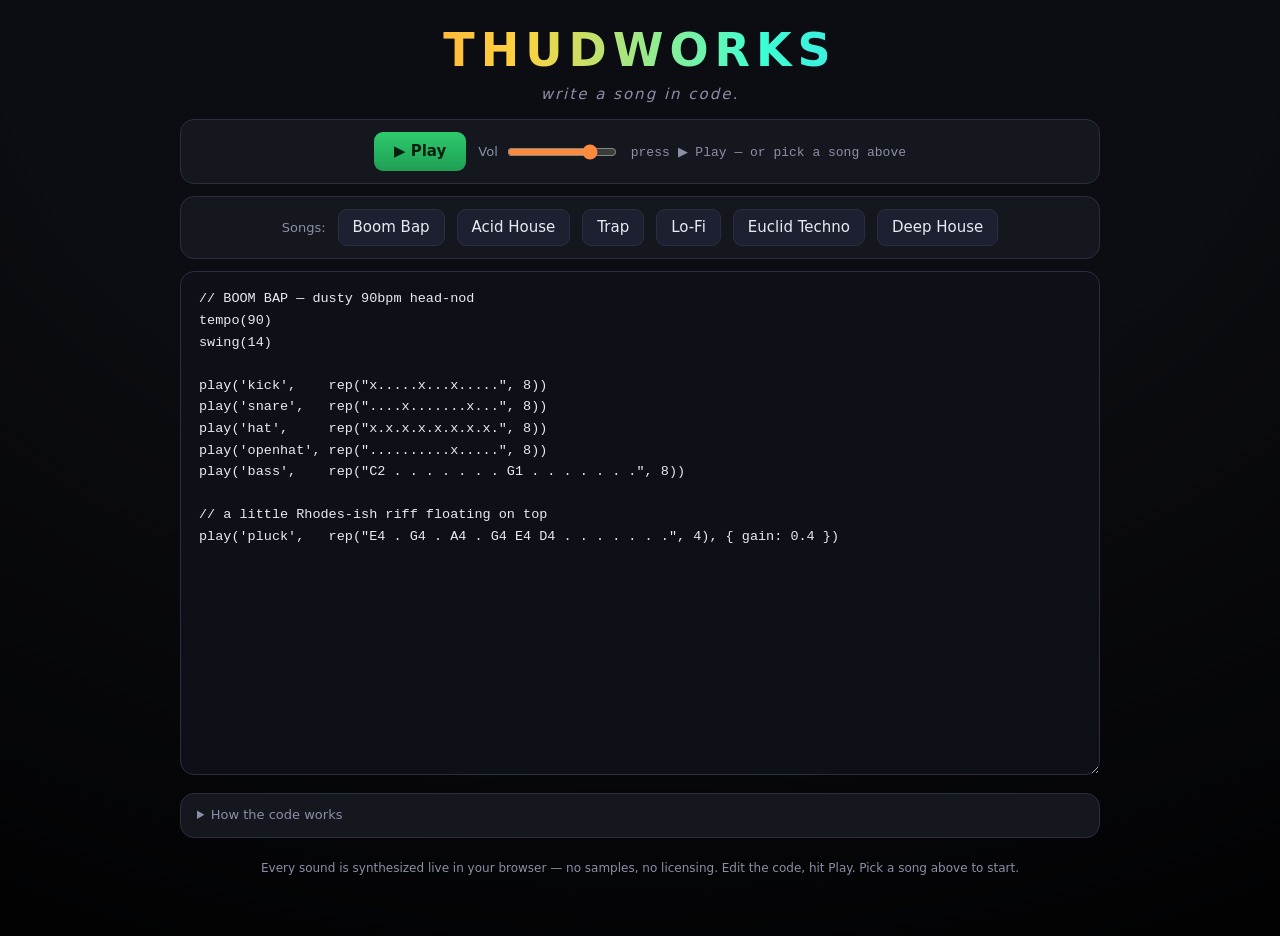
==== index.html @ 4acab879 "Builder: chords — stack notes in a pitched cell with '+' A pitched token can now hold a chord: 'C4+E" ====
<!DOCTYPE html>
<html lang="en">
<head>
  <meta charset="UTF-8" />
  <meta name="viewport" content="width=device-width, initial-scale=1.0" />
  <title>THUDWORKS — code your songs</title>
  <link rel="stylesheet" href="style.css" />
</head>
<body>
  <header>
    <h1>THUDWORKS</h1>
    <p class="tag">write a song in code.</p>
  </header>

  <section class="transport">
    <button id="play" class="play">▶ Play</button>
    <label>Vol <input id="vol" type="range" min="0" max="1" step="0.01" value="0.8" /></label>
    <span id="status" class="status"></span>
  </section>

  <section id="examples" class="examples"><span class="plabel">Songs:</span></section>

  <main class="editor">
    <textarea id="code" spellcheck="false" autocomplete="off" autocapitalize="off"
              wrap="off" aria-label="song code"></textarea>
  </main>

  <details class="cheat">
    <summary>How the code works</summary>
    <div class="cheatbody">
      <p><code>play(instrument, pattern, opts?)</code> adds a part. <code>tempo(bpm)</code> and
      <code>swing(0–70)</code> set the clock. Every part loops to fill the longest one.</p>
      <p><strong>Patterns</strong> read one 16th-note per cell:</p>
      <ul>
        <li><strong>Drums</strong> — one character per step: <code>x</code> = hit, <code>.</code> = rest.
          Spaces are ignored, so you can group beats: <code>"x... x... x... x..."</code></li>
        <li><strong>Pitched</strong> — space-separated tokens: a note like <code>C4</code> /
          <code>F#3</code> / <code>Bb2</code> plays it, <code>.</code> = rest, <code>-</code> = hold (tie).
          Stack notes with <code>+</code> for a chord: <code>C4+E4+G4</code>.</li>
      </ul>
      <p><strong>Helpers:</strong> <code>rep(pattern, n)</code> repeats a pattern n times ·
        <code>euclid(hits, steps[, rotate])</code> makes an evenly-spread drum pattern.</p>
      <p><strong>opts:</strong> <code>{ wave, cutoff, detune, gain }</code> — e.g.
        <code>{ wave:'square', cutoff:1200, gain:0.4 }</code> (pitched parts).</p>
      <p><strong>Instruments:</strong> kick, snare, clap, hat, openhat, cowbell, clave, tom ·
        pitched: bass (808), synth, lead, pad, pluck.</p>
    </div>
  </details>

  <footer>
    <span>Every sound is synthesized live in your browser — no samples, no licensing.
      Edit the code, hit Play. Pick a song above to start.</span>
  </footer>

  <script type="module" src="app.js"></script>
</body>
</html>
---- style.css ----
:root {
  --bg: #0c0d12; --panel: #15171f; --panel2: #1d2030; --ink: #e8eaf2; --dim: #8b8fa6;
  --line: #2a2e40; --accent: #ff8a3d;
  --mono: ui-monospace, SFMono-Regular, Menlo, Consolas, monospace;
}
* { box-sizing: border-box; }
body {
  margin: 0; background: radial-gradient(120% 120% at 50% 0%, #16182300 40%, #000 100%), var(--bg);
  color: var(--ink); font: 15px/1.4 ui-sans-serif, system-ui, -apple-system, Segoe UI, Roboto, sans-serif;
  padding: 18px clamp(10px, 3vw, 36px) 60px;
}
header { text-align: center; margin-bottom: 14px; }
h1 {
  margin: 0; font-size: clamp(28px, 6vw, 46px); letter-spacing: 6px; font-weight: 800;
  background: linear-gradient(90deg, #ff4d4d, #ff8a3d, #ffd23d, #3dffd2, #3dc5ff, #9d8aff);
  -webkit-background-clip: text; background-clip: text; -webkit-text-fill-color: transparent;
}
.tag { margin: 2px 0 0; color: var(--dim); letter-spacing: 2px; font-style: italic; }

.transport, .examples {
  display: flex; flex-wrap: wrap; gap: 12px; align-items: center; justify-content: center;
  background: var(--panel); border: 1px solid var(--line); border-radius: 14px;
  padding: 12px 16px; margin: 0 auto 12px; max-width: 920px;
}
.transport label { display: flex; align-items: center; gap: 7px; color: var(--dim); font-size: 13px; }
input[type=range] { accent-color: var(--accent); width: 110px; vertical-align: middle; }
.status { color: var(--dim); font: 13px var(--mono); min-width: 12ch; }
.status.err { color: #ff6b6b; }

button { cursor: pointer; font: inherit; border: none; border-radius: 9px; transition: .12s; }
.play {
  background: linear-gradient(180deg, #2ecb6e, #1f9e54); color: #04210f; font-weight: 800;
  padding: 9px 20px; font-size: 15px;
}
.play.on { background: linear-gradient(180deg, #ff5c5c, #d23b3b); color: #2a0606; }
.plabel { color: var(--dim); font-size: 13px; }
.ex { background: var(--panel2); color: var(--ink); border: 1px solid var(--line); padding: 7px 14px; }
.ex:hover { background: var(--accent); color: #1a0c00; }

.editor { max-width: 920px; margin: 0 auto; }
#code {
  width: 100%; height: min(56vh, 520px); resize: vertical;
  background: #0e1018; color: var(--ink); border: 1px solid var(--line); border-radius: 14px;
  padding: 16px 18px; font: 13.5px/1.6 var(--mono); tab-size: 2; white-space: pre;
}
#code:focus { outline: none; border-color: var(--accent); box-shadow: 0 0 0 1px var(--accent); }

.cheat { max-width: 920px; margin: 12px auto 0; background: var(--panel); border: 1px solid var(--line); border-radius: 14px; }
.cheat summary { cursor: pointer; padding: 12px 16px; color: var(--dim); font-size: 13px; user-select: none; }
.cheat summary:hover { color: var(--accent); }
.cheatbody { padding: 0 18px 14px; color: var(--dim); font-size: 13px; }
.cheatbody p { margin: 8px 0; }
.cheatbody ul { margin: 8px 0; padding-left: 20px; }
.cheatbody li { margin: 4px 0; }
.cheatbody code { background: var(--panel2); border: 1px solid var(--line); border-radius: 5px; padding: 1px 5px; font: 12px var(--mono); color: var(--ink); }
.cheatbody strong { color: var(--ink); }

footer { text-align: center; color: var(--dim); font-size: 12px; margin-top: 22px; }

@media (max-width: 620px) {
  h1 { letter-spacing: 3px; }
  #code { height: 50vh; font-size: 12.5px; }
}
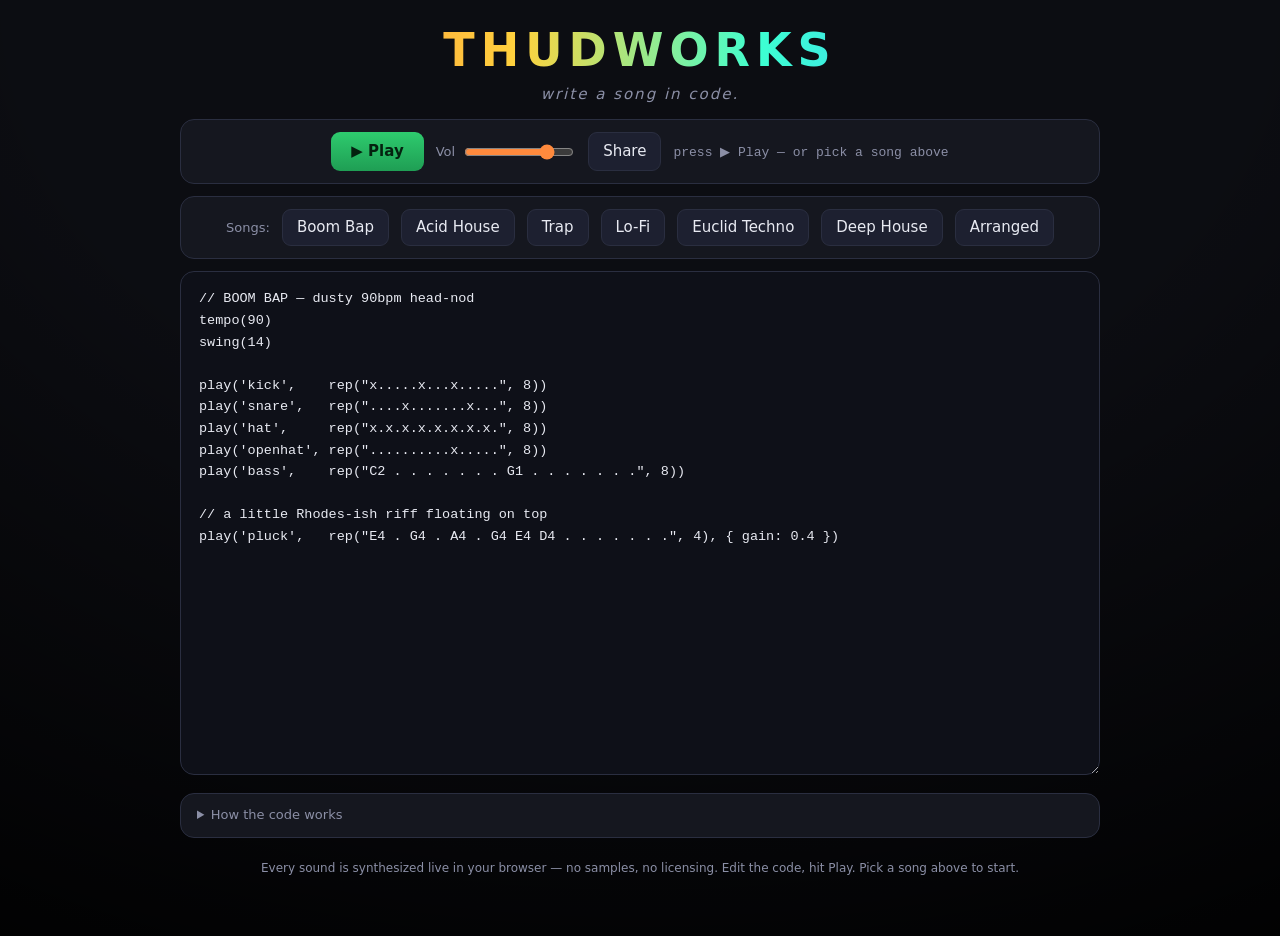
==== commit ba2bbbe9: "Builder: arrangement (length/seq), per-part swing, and URL share - length(bars): fix total song leng" ====
--- a/index.html
+++ b/index.html
@@ -15,6 +15,7 @@
   <section class="transport">
     <button id="play" class="play">▶ Play</button>
     <label>Vol <input id="vol" type="range" min="0" max="1" step="0.01" value="0.8" /></label>
+    <button id="share" class="ghost">Share</button>
     <span id="status" class="status"></span>
   </section>
 
@@ -39,9 +40,14 @@
           Stack notes with <code>+</code> for a chord: <code>C4+E4+G4</code>.</li>
       </ul>
       <p><strong>Helpers:</strong> <code>rep(pattern, n)</code> repeats a pattern n times ·
-        <code>euclid(hits, steps[, rotate])</code> makes an evenly-spread drum pattern.</p>
-      <p><strong>opts:</strong> <code>{ wave, cutoff, detune, gain }</code> — e.g.
-        <code>{ wave:'square', cutoff:1200, gain:0.4 }</code> (pitched parts).</p>
+        <code>seq(...parts)</code> glues sections in order ·
+        <code>euclid(hits, steps[, rotate])</code> makes an evenly-spread drum pattern ·
+        <code>length(bars)</code> fixes the total song length (default: the longest part).</p>
+      <p><strong>opts:</strong> <code>{ gain, swing, wave, cutoff, detune }</code> —
+        <code>gain</code> and <code>swing</code> (0–70, overrides the global) work on any part;
+        <code>wave</code>/<code>cutoff</code>/<code>detune</code> shape pitched parts.</p>
+      <p><strong>Share:</strong> the Share button puts your whole song in the URL and copies
+        the link — anyone who opens it gets your code loaded.</p>
       <p><strong>Instruments:</strong> kick, snare, clap, hat, openhat, cowbell, clave, tom ·
         pitched: bass (808), synth, lead, pad, pluck.</p>
     </div>
--- a/style.css
+++ b/style.css
@@ -33,6 +33,8 @@
   padding: 9px 20px; font-size: 15px;
 }
 .play.on { background: linear-gradient(180deg, #ff5c5c, #d23b3b); color: #2a0606; }
+.ghost { background: var(--panel2); color: var(--ink); border: 1px solid var(--line); padding: 8px 14px; }
+.ghost:hover { border-color: var(--accent); color: var(--accent); }
 .plabel { color: var(--dim); font-size: 13px; }
 .ex { background: var(--panel2); color: var(--ink); border: 1px solid var(--line); padding: 7px 14px; }
 .ex:hover { background: var(--accent); color: #1a0c00; }
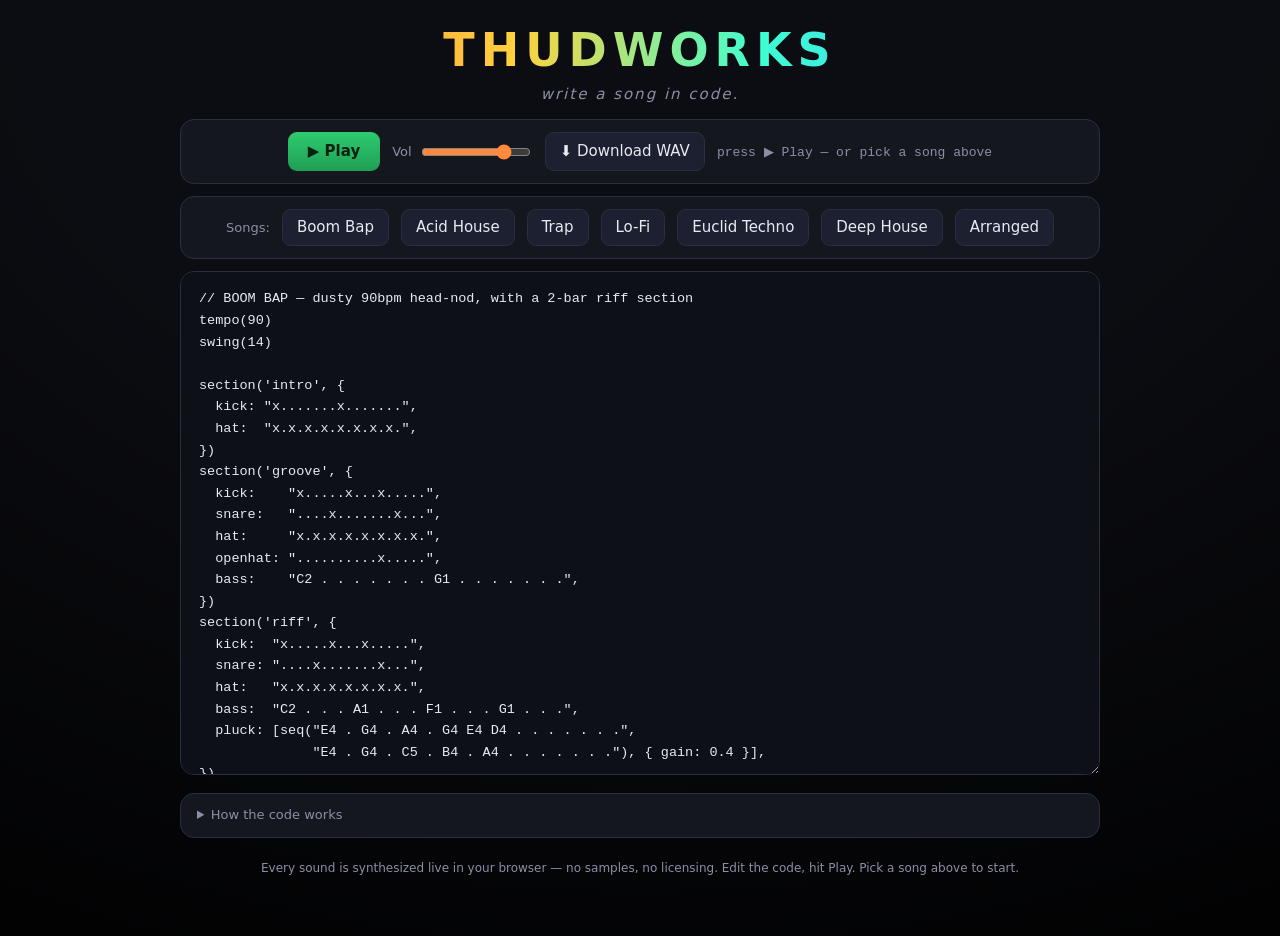
==== commit 832c08c6: "Builder: section/arrange/transpose, fully-arranged examples, WAV download Arrangement: - section(nam" ====
--- a/index.html
+++ b/index.html
@@ -15,7 +15,7 @@
   <section class="transport">
     <button id="play" class="play">▶ Play</button>
     <label>Vol <input id="vol" type="range" min="0" max="1" step="0.01" value="0.8" /></label>
-    <button id="share" class="ghost">Share</button>
+    <button id="download" class="ghost">⬇ Download WAV</button>
     <span id="status" class="status"></span>
   </section>
 
@@ -39,6 +39,10 @@
           <code>F#3</code> / <code>Bb2</code> plays it, <code>.</code> = rest, <code>-</code> = hold (tie).
           Stack notes with <code>+</code> for a chord: <code>C4+E4+G4</code>.</li>
       </ul>
+      <p><strong>Arrange:</strong> <code>section('name', { instrument: pattern })</code> defines a
+        reusable block, then <code>arrange('a', 'b', 'a', …)</code> plays blocks in order (each part
+        tiles to fill its block). <code>transpose(pattern, semitones)</code> shifts notes — handy for
+        lifting a chorus to a new key. An instrument value can be <code>[pattern, opts]</code>.</p>
       <p><strong>Helpers:</strong> <code>rep(pattern, n)</code> repeats a pattern n times ·
         <code>seq(...parts)</code> glues sections in order ·
         <code>euclid(hits, steps[, rotate])</code> makes an evenly-spread drum pattern ·
@@ -46,8 +50,8 @@
       <p><strong>opts:</strong> <code>{ gain, swing, wave, cutoff, detune }</code> —
         <code>gain</code> and <code>swing</code> (0–70, overrides the global) work on any part;
         <code>wave</code>/<code>cutoff</code>/<code>detune</code> shape pitched parts.</p>
-      <p><strong>Share:</strong> the Share button puts your whole song in the URL and copies
-        the link — anyone who opens it gets your code loaded.</p>
+      <p><strong>Download WAV:</strong> renders your song offline to a lossless <code>.wav</code>
+        file and downloads it — synthesized in your browser, no upload.</p>
       <p><strong>Instruments:</strong> kick, snare, clap, hat, openhat, cowbell, clave, tom ·
         pitched: bass (808), synth, lead, pad, pluck.</p>
     </div>
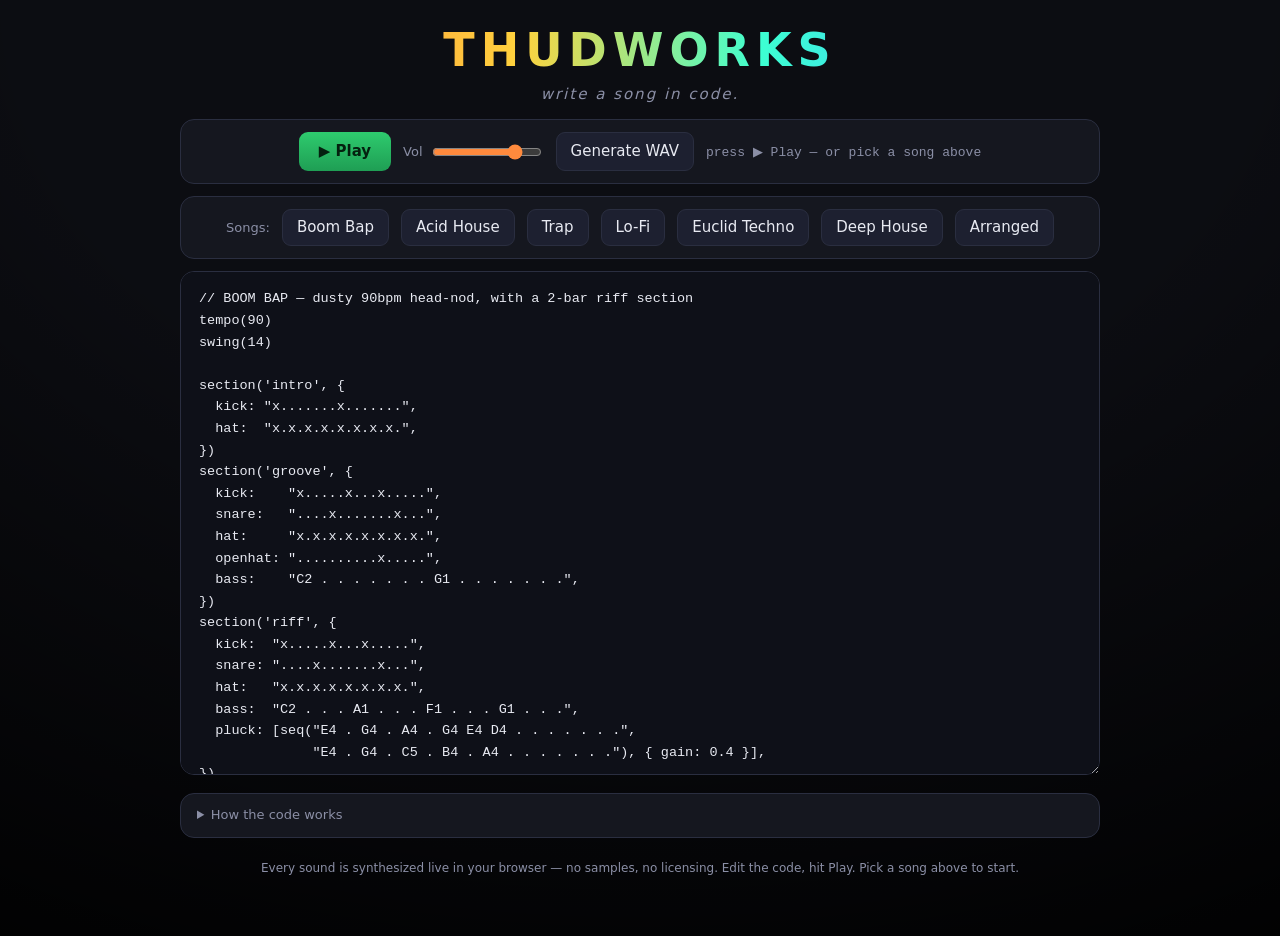
==== commit 1aa31fd3: "Builder: rename 'Download WAV' to 'Generate WAV' The file is synthesized locally and saved, not fetc" ====
--- a/index.html
+++ b/index.html
@@ -15,7 +15,7 @@
   <section class="transport">
     <button id="play" class="play">▶ Play</button>
     <label>Vol <input id="vol" type="range" min="0" max="1" step="0.01" value="0.8" /></label>
-    <button id="download" class="ghost">⬇ Download WAV</button>
+    <button id="download" class="ghost">Generate WAV</button>
     <span id="status" class="status"></span>
   </section>
 
@@ -50,8 +50,8 @@
       <p><strong>opts:</strong> <code>{ gain, swing, wave, cutoff, detune }</code> —
         <code>gain</code> and <code>swing</code> (0–70, overrides the global) work on any part;
         <code>wave</code>/<code>cutoff</code>/<code>detune</code> shape pitched parts.</p>
-      <p><strong>Download WAV:</strong> renders your song offline to a lossless <code>.wav</code>
-        file and downloads it — synthesized in your browser, no upload.</p>
+      <p><strong>Generate WAV:</strong> renders your song offline to a lossless <code>.wav</code>
+        and saves it to your device — synthesized right in your browser, nothing fetched or uploaded.</p>
       <p><strong>Instruments:</strong> kick, snare, clap, hat, openhat, cowbell, clave, tom ·
         pitched: bass (808), synth, lead, pad, pluck.</p>
     </div>
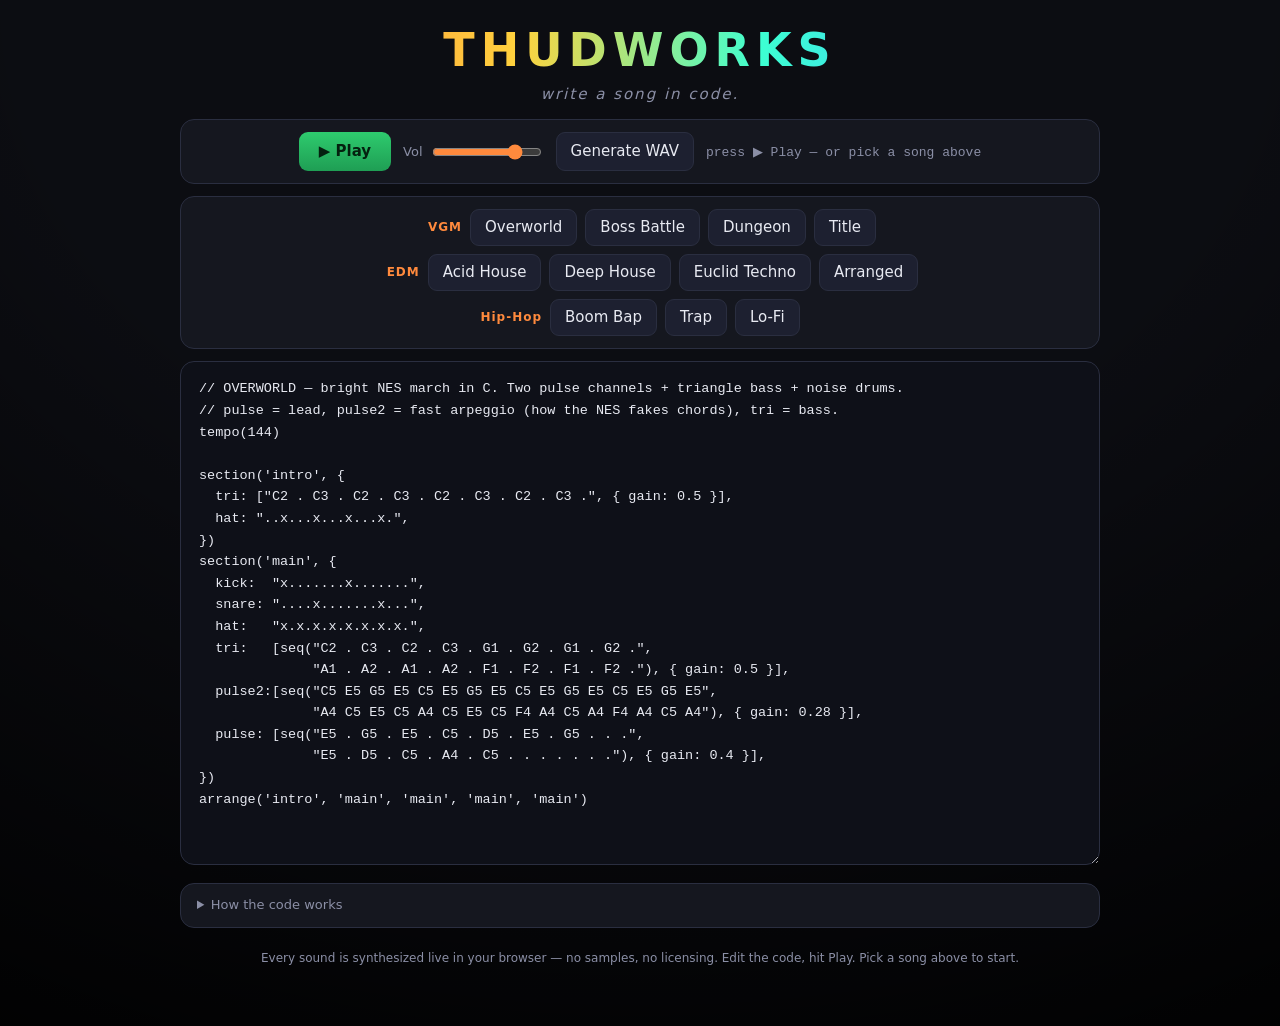
==== commit a1910132: "Builder: NES/chiptune voices + genre-grouped example suites - Add NES voices: pulse & pulse2 (square" ====
--- a/index.html
+++ b/index.html
@@ -19,7 +19,7 @@
     <span id="status" class="status"></span>
   </section>
 
-  <section id="examples" class="examples"><span class="plabel">Songs:</span></section>
+  <section id="examples" class="examples"></section>
 
   <main class="editor">
     <textarea id="code" spellcheck="false" autocomplete="off" autocapitalize="off"
@@ -53,7 +53,8 @@
       <p><strong>Generate WAV:</strong> renders your song offline to a lossless <code>.wav</code>
         and saves it to your device — synthesized right in your browser, nothing fetched or uploaded.</p>
       <p><strong>Instruments:</strong> kick, snare, clap, hat, openhat, cowbell, clave, tom ·
-        pitched: bass (808), synth, lead, pad, pluck.</p>
+        pitched: bass (808), synth, lead, pad, pluck ·
+        NES: <code>pulse</code> &amp; <code>pulse2</code> (square channels), <code>tri</code> (triangle bass).</p>
     </div>
   </details>
 
--- a/style.css
+++ b/style.css
@@ -36,6 +36,9 @@
 .ghost { background: var(--panel2); color: var(--ink); border: 1px solid var(--line); padding: 8px 14px; }
 .ghost:hover { border-color: var(--accent); color: var(--accent); }
 .plabel { color: var(--dim); font-size: 13px; }
+.examples { flex-direction: column; gap: 8px; }
+.exrow { display: flex; flex-wrap: wrap; gap: 8px; align-items: center; justify-content: center; }
+.glabel { color: var(--accent); font-size: 12px; font-weight: 700; letter-spacing: 1px; min-width: 58px; text-align: right; }
 .ex { background: var(--panel2); color: var(--ink); border: 1px solid var(--line); padding: 7px 14px; }
 .ex:hover { background: var(--accent); color: #1a0c00; }
 
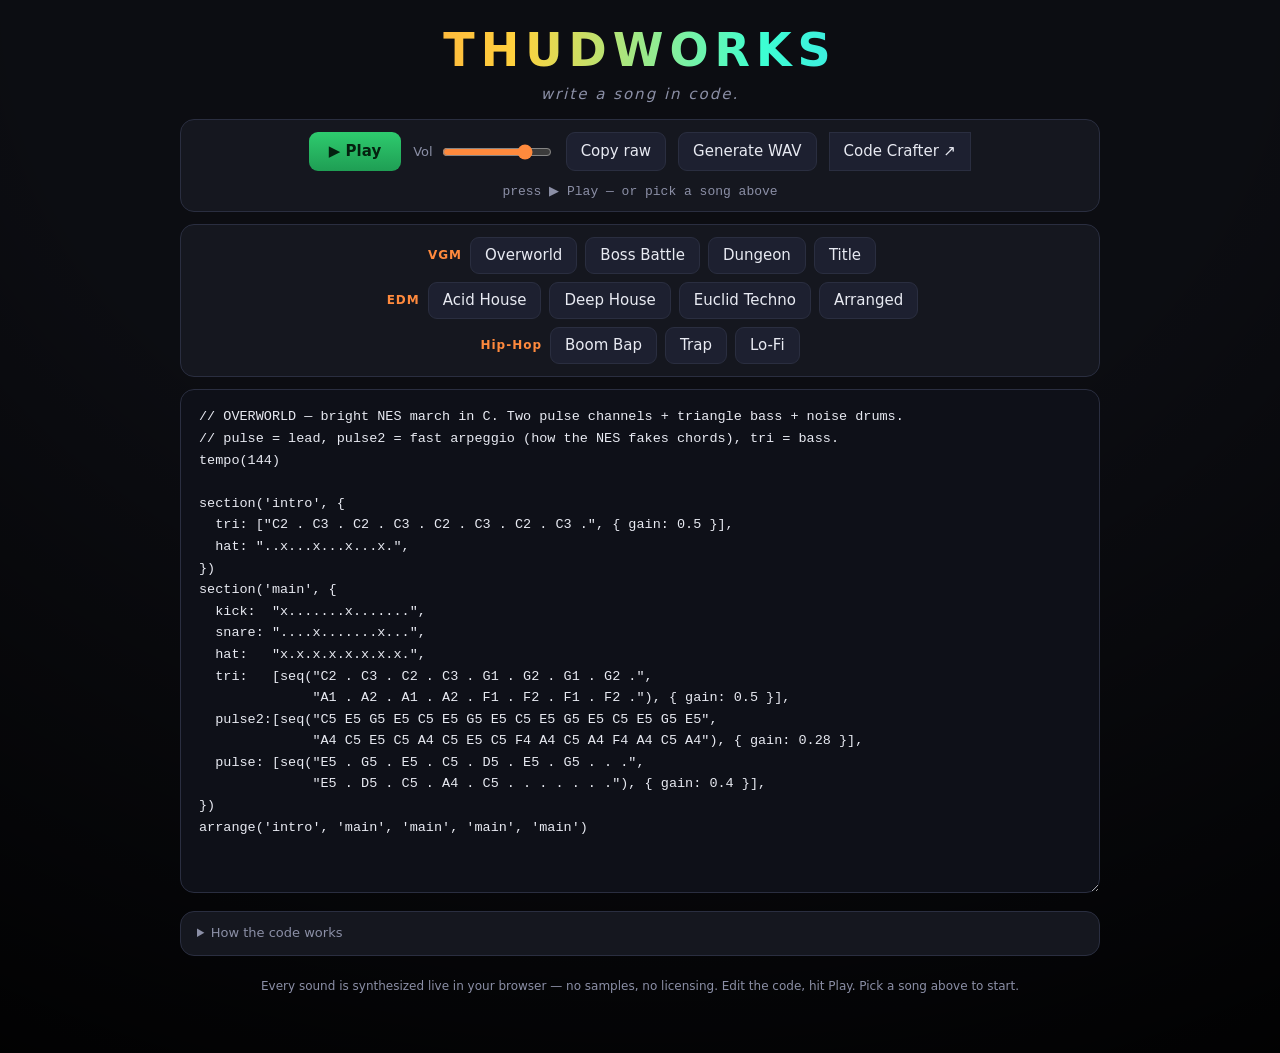
==== commit b3b577e6: "Builder: Copy raw button + Code Crafter page - Copy raw: toolbar button on the editor copies the cur" ====
--- a/index.html
+++ b/index.html
@@ -15,7 +15,9 @@
   <section class="transport">
     <button id="play" class="play">▶ Play</button>
     <label>Vol <input id="vol" type="range" min="0" max="1" step="0.01" value="0.8" /></label>
+    <button id="copy" class="ghost">Copy raw</button>
     <button id="download" class="ghost">Generate WAV</button>
+    <a href="crafter.html" class="ghost linkish">Code Crafter ↗</a>
     <span id="status" class="status"></span>
   </section>
 
--- a/style.css
+++ b/style.css
@@ -35,6 +35,25 @@
 .play.on { background: linear-gradient(180deg, #ff5c5c, #d23b3b); color: #2a0606; }
 .ghost { background: var(--panel2); color: var(--ink); border: 1px solid var(--line); padding: 8px 14px; }
 .ghost:hover { border-color: var(--accent); color: var(--accent); }
+.linkish { text-decoration: none; display: inline-block; }
+
+/* Code Crafter */
+.parts { max-width: 940px; margin: 0 auto; }
+.craft-part {
+  display: flex; flex-wrap: wrap; gap: 8px; align-items: center;
+  background: var(--panel); border: 1px solid var(--line); border-radius: 12px;
+  padding: 10px 12px; margin: 0 auto 8px;
+}
+.craft-steps { display: grid; grid-template-columns: repeat(16, 1fr); gap: 4px; flex: 1; min-width: 240px; }
+.cstep { aspect-ratio: 1; min-width: 0; border-radius: 6px; border: 1px solid var(--line); background: var(--panel2); }
+.cstep.beat { background: #23273a; }
+.cstep:hover { border-color: var(--accent); }
+.cstep.on { background: var(--accent); border-color: var(--accent); box-shadow: 0 0 8px -1px var(--accent); }
+.craft-actions { max-width: 940px; margin: 4px auto 14px; display: flex; gap: 12px; align-items: center; justify-content: center; flex-wrap: wrap; }
+.codeout { max-width: 940px; margin: 0 auto; background: var(--panel); border: 1px solid var(--line); border-radius: 12px; padding: 12px 14px; }
+.codehdr { display: flex; gap: 8px; align-items: center; color: var(--dim); font-size: 13px; margin-bottom: 8px; }
+.codehdr > :nth-child(2) { margin-left: auto; }
+.codeprev { margin: 0; background: #0e1018; border: 1px solid var(--line); border-radius: 10px; padding: 12px 14px; color: var(--ink); font: 13px/1.6 var(--mono); white-space: pre; overflow-x: auto; min-height: 2em; }
 .plabel { color: var(--dim); font-size: 13px; }
 .examples { flex-direction: column; gap: 8px; }
 .exrow { display: flex; flex-wrap: wrap; gap: 8px; align-items: center; justify-content: center; }
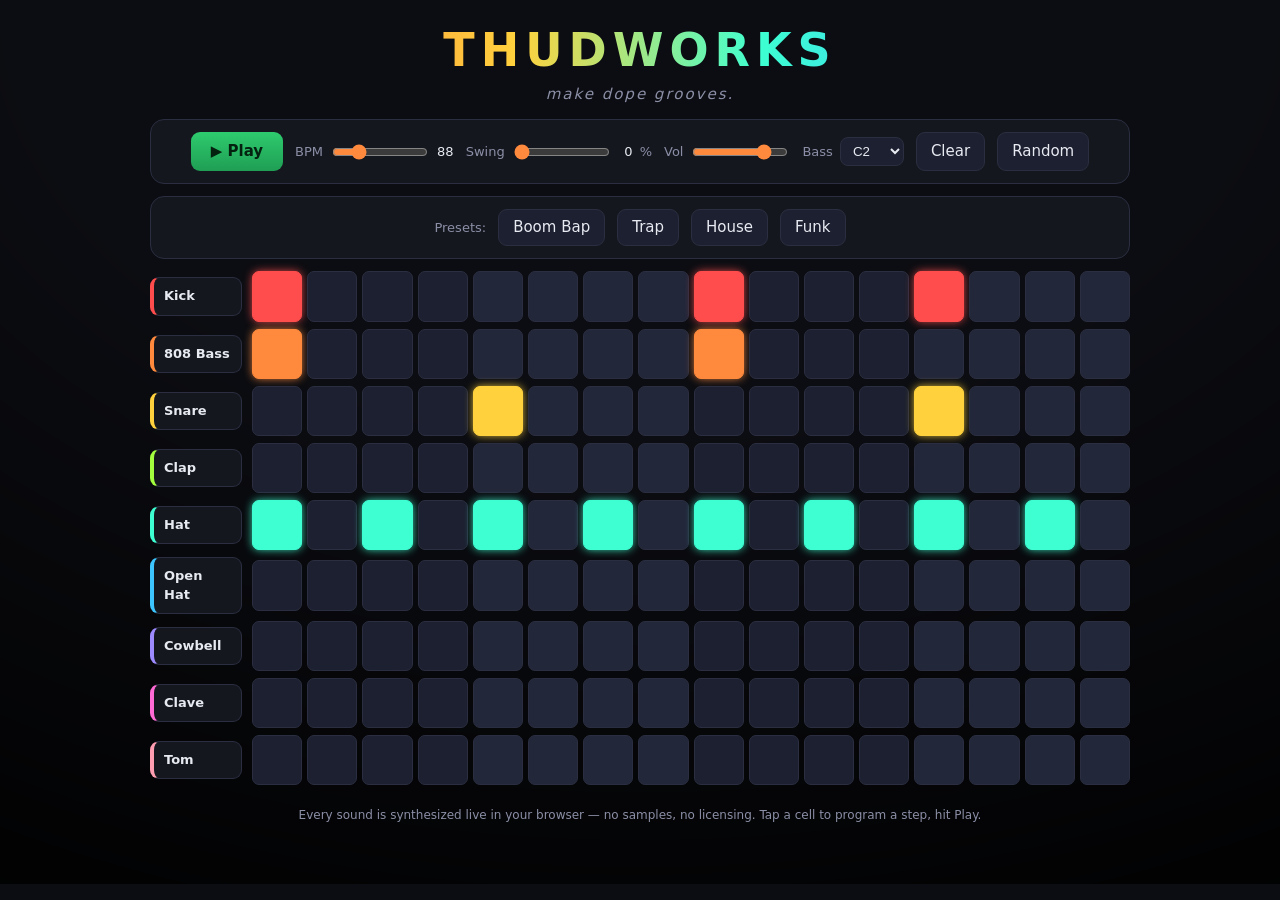
==== commit e4201575: "Builder: stage Manufacture Digital Grooves (MDG.com tool) for hand-off The full coding-music app (so" ====
--- a/index.html
+++ b/index.html
@@ -3,66 +3,31 @@
 <head>
   <meta charset="UTF-8" />
   <meta name="viewport" content="width=device-width, initial-scale=1.0" />
-  <title>THUDWORKS — code your songs</title>
+  <title>THUDWORKS — make dope grooves</title>
   <link rel="stylesheet" href="style.css" />
 </head>
 <body>
   <header>
     <h1>THUDWORKS</h1>
-    <p class="tag">write a song in code.</p>
+    <p class="tag">make dope grooves.</p>
   </header>
 
   <section class="transport">
     <button id="play" class="play">▶ Play</button>
+    <label>BPM <input id="bpm" type="range" min="60" max="180" value="88" /><span id="bpmVal">88</span></label>
+    <label>Swing <input id="swing" type="range" min="0" max="60" value="0" /><span id="swingVal">0</span>%</label>
     <label>Vol <input id="vol" type="range" min="0" max="1" step="0.01" value="0.8" /></label>
-    <button id="copy" class="ghost">Copy raw</button>
-    <button id="download" class="ghost">Generate WAV</button>
-    <a href="crafter.html" class="ghost linkish">Code Crafter ↗</a>
-    <span id="status" class="status"></span>
+    <label>Bass <select id="bassNote"></select></label>
+    <button id="clear" class="ghost">Clear</button>
+    <button id="random" class="ghost">Random</button>
   </section>
 
-  <section id="examples" class="examples"></section>
+  <section id="presets" class="presets"><span class="plabel">Presets:</span></section>
 
-  <main class="editor">
-    <textarea id="code" spellcheck="false" autocomplete="off" autocapitalize="off"
-              wrap="off" aria-label="song code"></textarea>
-  </main>
-
-  <details class="cheat">
-    <summary>How the code works</summary>
-    <div class="cheatbody">
-      <p><code>play(instrument, pattern, opts?)</code> adds a part. <code>tempo(bpm)</code> and
-      <code>swing(0–70)</code> set the clock. Every part loops to fill the longest one.</p>
-      <p><strong>Patterns</strong> read one 16th-note per cell:</p>
-      <ul>
-        <li><strong>Drums</strong> — one character per step: <code>x</code> = hit, <code>.</code> = rest.
-          Spaces are ignored, so you can group beats: <code>"x... x... x... x..."</code></li>
-        <li><strong>Pitched</strong> — space-separated tokens: a note like <code>C4</code> /
-          <code>F#3</code> / <code>Bb2</code> plays it, <code>.</code> = rest, <code>-</code> = hold (tie).
-          Stack notes with <code>+</code> for a chord: <code>C4+E4+G4</code>.</li>
-      </ul>
-      <p><strong>Arrange:</strong> <code>section('name', { instrument: pattern })</code> defines a
-        reusable block, then <code>arrange('a', 'b', 'a', …)</code> plays blocks in order (each part
-        tiles to fill its block). <code>transpose(pattern, semitones)</code> shifts notes — handy for
-        lifting a chorus to a new key. An instrument value can be <code>[pattern, opts]</code>.</p>
-      <p><strong>Helpers:</strong> <code>rep(pattern, n)</code> repeats a pattern n times ·
-        <code>seq(...parts)</code> glues sections in order ·
-        <code>euclid(hits, steps[, rotate])</code> makes an evenly-spread drum pattern ·
-        <code>length(bars)</code> fixes the total song length (default: the longest part).</p>
-      <p><strong>opts:</strong> <code>{ gain, swing, wave, cutoff, detune }</code> —
-        <code>gain</code> and <code>swing</code> (0–70, overrides the global) work on any part;
-        <code>wave</code>/<code>cutoff</code>/<code>detune</code> shape pitched parts.</p>
-      <p><strong>Generate WAV:</strong> renders your song offline to a lossless <code>.wav</code>
-        and saves it to your device — synthesized right in your browser, nothing fetched or uploaded.</p>
-      <p><strong>Instruments:</strong> kick, snare, clap, hat, openhat, cowbell, clave, tom ·
-        pitched: bass (808), synth, lead, pad, pluck ·
-        NES: <code>pulse</code> &amp; <code>pulse2</code> (square channels), <code>tri</code> (triangle bass).</p>
-    </div>
-  </details>
+  <main id="grid" class="grid"></main>
 
   <footer>
-    <span>Every sound is synthesized live in your browser — no samples, no licensing.
-      Edit the code, hit Play. Pick a song above to start.</span>
+    <span>Every sound is synthesized live in your browser — no samples, no licensing. Tap a cell to program a step, hit Play.</span>
   </footer>
 
   <script type="module" src="app.js"></script>
--- a/style.css
+++ b/style.css
@@ -1,7 +1,6 @@
 :root {
   --bg: #0c0d12; --panel: #15171f; --panel2: #1d2030; --ink: #e8eaf2; --dim: #8b8fa6;
   --line: #2a2e40; --accent: #ff8a3d;
-  --mono: ui-monospace, SFMono-Regular, Menlo, Consolas, monospace;
 }
 * { box-sizing: border-box; }
 body {
@@ -17,15 +16,15 @@
 }
 .tag { margin: 2px 0 0; color: var(--dim); letter-spacing: 2px; font-style: italic; }
 
-.transport, .examples {
+.transport, .presets {
   display: flex; flex-wrap: wrap; gap: 12px; align-items: center; justify-content: center;
   background: var(--panel); border: 1px solid var(--line); border-radius: 14px;
-  padding: 12px 16px; margin: 0 auto 12px; max-width: 920px;
+  padding: 12px 16px; margin: 0 auto 12px; max-width: 980px;
 }
 .transport label { display: flex; align-items: center; gap: 7px; color: var(--dim); font-size: 13px; }
-input[type=range] { accent-color: var(--accent); width: 110px; vertical-align: middle; }
-.status { color: var(--dim); font: 13px var(--mono); min-width: 12ch; }
-.status.err { color: #ff6b6b; }
+input[type=range] { accent-color: var(--accent); width: 96px; vertical-align: middle; }
+select { background: var(--panel2); color: var(--ink); border: 1px solid var(--line); border-radius: 8px; padding: 5px 8px; }
+.transport span { color: var(--ink); min-width: 14px; display: inline-block; text-align: right; }
 
 button { cursor: pointer; font: inherit; border: none; border-radius: 9px; transition: .12s; }
 .play {
@@ -35,53 +34,33 @@
 .play.on { background: linear-gradient(180deg, #ff5c5c, #d23b3b); color: #2a0606; }
 .ghost { background: var(--panel2); color: var(--ink); border: 1px solid var(--line); padding: 8px 14px; }
 .ghost:hover { border-color: var(--accent); color: var(--accent); }
-.linkish { text-decoration: none; display: inline-block; }
+.plabel { color: var(--dim); font-size: 13px; }
+.preset { background: var(--panel2); color: var(--ink); border: 1px solid var(--line); padding: 7px 14px; }
+.preset:hover { background: var(--accent); color: #1a0c00; }
 
-/* Code Crafter */
-.parts { max-width: 940px; margin: 0 auto; }
-.craft-part {
-  display: flex; flex-wrap: wrap; gap: 8px; align-items: center;
-  background: var(--panel); border: 1px solid var(--line); border-radius: 12px;
-  padding: 10px 12px; margin: 0 auto 8px;
+.grid { max-width: 980px; margin: 0 auto; display: flex; flex-direction: column; gap: 7px; }
+.row { display: flex; gap: 10px; align-items: center; }
+.name {
+  flex: 0 0 92px; text-align: left; background: var(--panel); color: var(--ink);
+  border: 1px solid var(--line); border-left: 4px solid var(--c); padding: 9px 10px;
+  border-radius: 9px; font-size: 13px; font-weight: 600;
 }
-.craft-steps { display: grid; grid-template-columns: repeat(16, 1fr); gap: 4px; flex: 1; min-width: 240px; }
-.cstep { aspect-ratio: 1; min-width: 0; border-radius: 6px; border: 1px solid var(--line); background: var(--panel2); }
-.cstep.beat { background: #23273a; }
-.cstep:hover { border-color: var(--accent); }
-.cstep.on { background: var(--accent); border-color: var(--accent); box-shadow: 0 0 8px -1px var(--accent); }
-.craft-actions { max-width: 940px; margin: 4px auto 14px; display: flex; gap: 12px; align-items: center; justify-content: center; flex-wrap: wrap; }
-.codeout { max-width: 940px; margin: 0 auto; background: var(--panel); border: 1px solid var(--line); border-radius: 12px; padding: 12px 14px; }
-.codehdr { display: flex; gap: 8px; align-items: center; color: var(--dim); font-size: 13px; margin-bottom: 8px; }
-.codehdr > :nth-child(2) { margin-left: auto; }
-.codeprev { margin: 0; background: #0e1018; border: 1px solid var(--line); border-radius: 10px; padding: 12px 14px; color: var(--ink); font: 13px/1.6 var(--mono); white-space: pre; overflow-x: auto; min-height: 2em; }
-.plabel { color: var(--dim); font-size: 13px; }
-.examples { flex-direction: column; gap: 8px; }
-.exrow { display: flex; flex-wrap: wrap; gap: 8px; align-items: center; justify-content: center; }
-.glabel { color: var(--accent); font-size: 12px; font-weight: 700; letter-spacing: 1px; min-width: 58px; text-align: right; }
-.ex { background: var(--panel2); color: var(--ink); border: 1px solid var(--line); padding: 7px 14px; }
-.ex:hover { background: var(--accent); color: #1a0c00; }
-
-.editor { max-width: 920px; margin: 0 auto; }
-#code {
-  width: 100%; height: min(56vh, 520px); resize: vertical;
-  background: #0e1018; color: var(--ink); border: 1px solid var(--line); border-radius: 14px;
-  padding: 16px 18px; font: 13.5px/1.6 var(--mono); tab-size: 2; white-space: pre;
+.name.muted { opacity: .4; text-decoration: line-through; }
+.steps { display: grid; grid-template-columns: repeat(16, 1fr); gap: 5px; flex: 1; }
+.cell {
+  aspect-ratio: 1; min-width: 0; border-radius: 7px; border: 1px solid var(--line);
+  background: var(--panel2);
 }
-#code:focus { outline: none; border-color: var(--accent); box-shadow: 0 0 0 1px var(--accent); }
-
-.cheat { max-width: 920px; margin: 12px auto 0; background: var(--panel); border: 1px solid var(--line); border-radius: 14px; }
-.cheat summary { cursor: pointer; padding: 12px 16px; color: var(--dim); font-size: 13px; user-select: none; }
-.cheat summary:hover { color: var(--accent); }
-.cheatbody { padding: 0 18px 14px; color: var(--dim); font-size: 13px; }
-.cheatbody p { margin: 8px 0; }
-.cheatbody ul { margin: 8px 0; padding-left: 20px; }
-.cheatbody li { margin: 4px 0; }
-.cheatbody code { background: var(--panel2); border: 1px solid var(--line); border-radius: 5px; padding: 1px 5px; font: 12px var(--mono); color: var(--ink); }
-.cheatbody strong { color: var(--ink); }
+.cell.beatB { background: #23273a; }
+.cell:hover { border-color: var(--c); }
+.cell.on { background: var(--c); border-color: var(--c); box-shadow: 0 0 10px -1px var(--c); }
+.cell.playing { outline: 2px solid #fff; outline-offset: -2px; }
+.cell.on.playing { box-shadow: 0 0 16px 1px var(--c); }
 
 footer { text-align: center; color: var(--dim); font-size: 12px; margin-top: 22px; }
 
 @media (max-width: 620px) {
+  .name { flex-basis: 64px; font-size: 11px; }
+  .steps { gap: 3px; }
   h1 { letter-spacing: 3px; }
-  #code { height: 50vh; font-size: 12.5px; }
 }
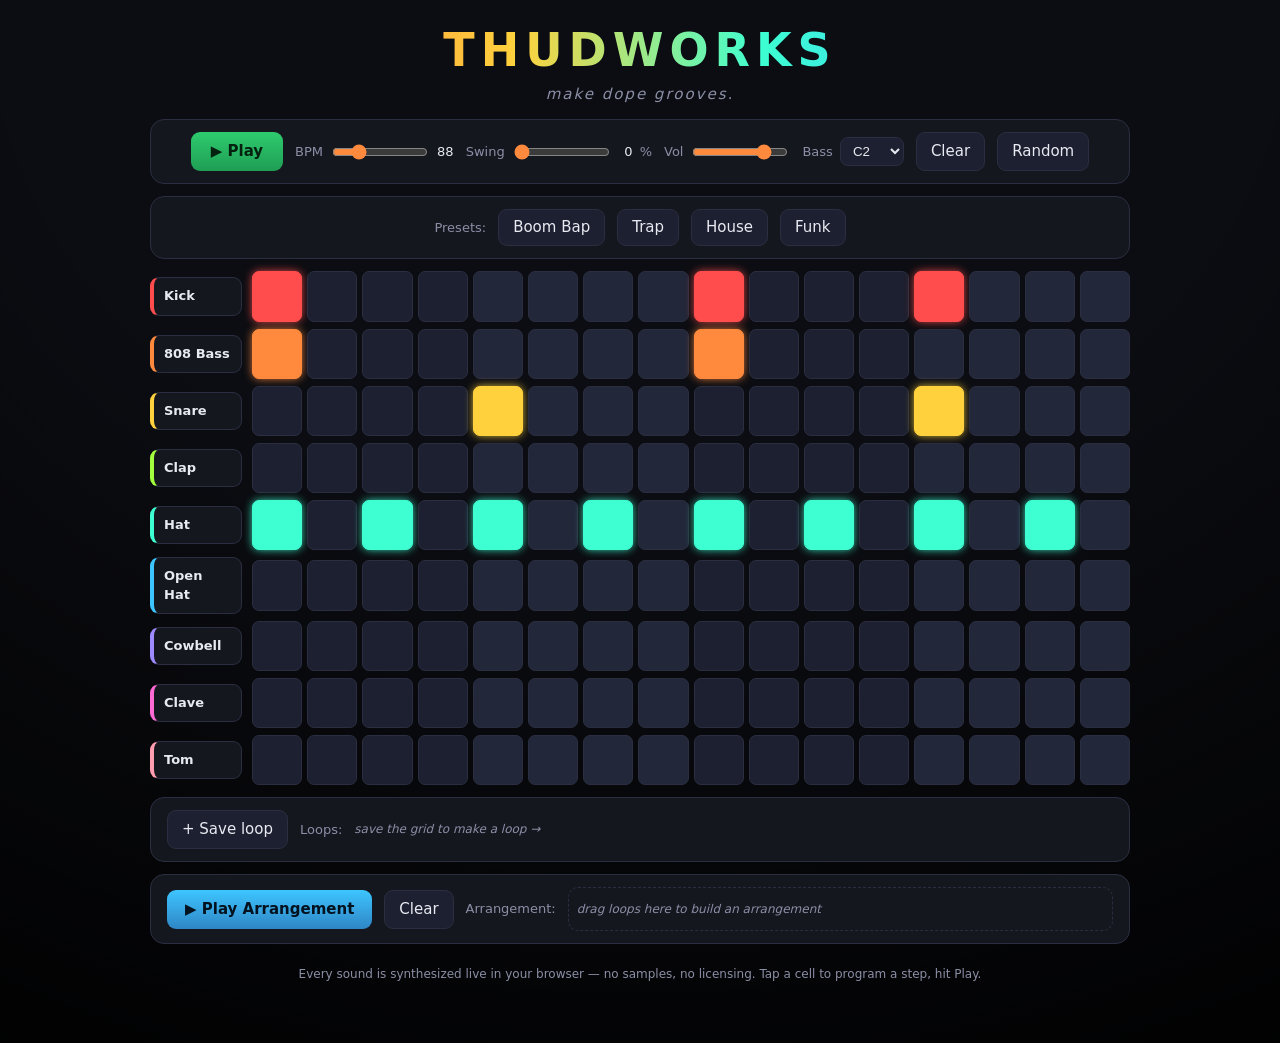
==== commit 9bcf86d6: "Builder: save grid as a loop + drag-and-drop loop arranger THUDWORKS gains song-building. '+ Save lo" ====
--- a/index.html
+++ b/index.html
@@ -26,6 +26,19 @@
 
   <main id="grid" class="grid"></main>
 
+  <section id="loops" class="loopbar">
+    <button id="saveLoop" class="ghost">+ Save loop</button>
+    <span class="plabel">Loops:</span>
+    <div id="loopTray" class="tray"></div>
+  </section>
+
+  <section id="arrange" class="arrangebar">
+    <button id="playArr" class="play2">▶ Play Arrangement</button>
+    <button id="clearArr" class="ghost">Clear</button>
+    <span class="plabel">Arrangement:</span>
+    <div id="arrTimeline" class="timeline"></div>
+  </section>
+
   <footer>
     <span>Every sound is synthesized live in your browser — no samples, no licensing. Tap a cell to program a step, hit Play.</span>
   </footer>
--- a/style.css
+++ b/style.css
@@ -57,6 +57,33 @@
 .cell.playing { outline: 2px solid #fff; outline-offset: -2px; }
 .cell.on.playing { box-shadow: 0 0 16px 1px var(--c); }
 
+/* loops + arrangement */
+.loopbar, .arrangebar {
+  display: flex; flex-wrap: wrap; gap: 12px; align-items: center;
+  background: var(--panel); border: 1px solid var(--line); border-radius: 14px;
+  padding: 12px 16px; margin: 12px auto 0; max-width: 980px;
+}
+.play2 {
+  background: linear-gradient(180deg, #3dc5ff, #2f86c5); color: #03121f; font-weight: 800;
+  padding: 9px 18px; font-size: 15px;
+}
+.play2.on { background: linear-gradient(180deg, #ff5c5c, #d23b3b); color: #2a0606; }
+.tray, .timeline { display: flex; flex-wrap: wrap; gap: 8px; flex: 1; min-width: 200px; align-items: center; }
+.timeline { border: 1px dashed var(--line); border-radius: 10px; padding: 6px 8px; min-height: 44px; }
+.timeline.over { border-color: var(--accent); background: #1a1d2b; }
+.hint { color: var(--dim); font-size: 12px; font-style: italic; }
+.loopchip, .slot {
+  display: inline-flex; align-items: center; gap: 4px; cursor: grab; user-select: none;
+  background: var(--panel2); border: 1px solid var(--line); border-radius: 9px;
+  padding: 6px 4px 6px 10px; font-size: 13px; color: var(--ink);
+}
+.loopchip:hover, .slot:hover { border-color: var(--accent); }
+.loopchip .lc-name { cursor: pointer; }
+.slot.over { border-color: var(--accent); }
+.slot.playing { border-color: #fff; box-shadow: 0 0 12px -2px #fff; }
+.lc-x { background: transparent; color: var(--dim); border: none; font-size: 15px; line-height: 1; padding: 0 5px; cursor: pointer; }
+.lc-x:hover { color: #ff5c5c; }
+
 footer { text-align: center; color: var(--dim); font-size: 12px; margin-top: 22px; }
 
 @media (max-width: 620px) {
